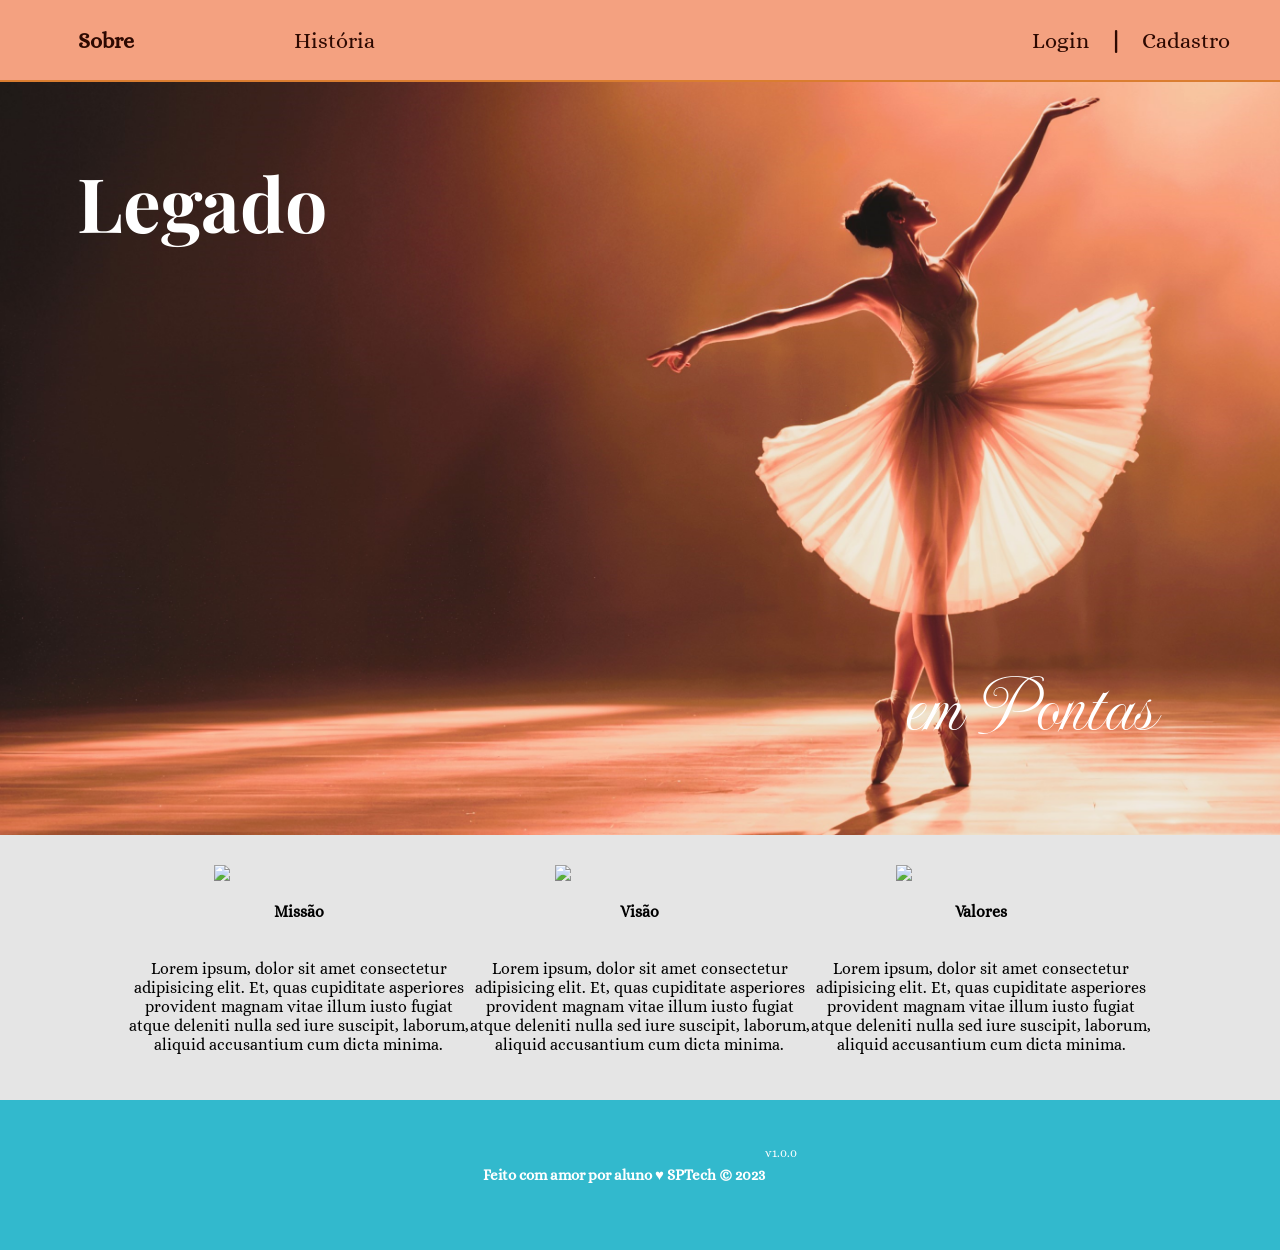
==== public/index.html @ 066d3521 "inicio da home" ====
<!DOCTYPE html>
<html lang="en">

<head>
  <meta charset="UTF-8">
  <meta http-equiv="X-UA-Compatible" content="IE=edge">
  <meta name="viewport" content="width=device-width, initial-scale=1.0">

  <title>Legado em Pontas | Página Inicial</title>

  <link rel="stylesheet" href="./css/estilo.css">
  <link rel="icon" href="./assets/icon/favicon2.ico">
  <link rel="preconnect" href="https://fonts.gstatic.com">
</head>

<body>
  <div class="header">
    <div class="container">
      <ul class="navbar1">
        <li class="agora">
          <a href="#">Sobre</a>
        </li>
        <li>
          <a href="simulador.html">História</a>
        </li>
      </ul>
        <ul class="navbar2">
        <li>
          <a href="login.html">Login</a>
        </li>
        <li><h2>|</h2>

        </li>
        <li>
          <a href="cadastro.html">Cadastro</a>
        </li>
      </ul>
    </div>
  </div>

  <div class="banner">
    <div class="container">
      <h1 class="alice">Legado</h1>
      <h1 class="Imperial-Script">em Pontas</h1>
    </div>
  </div>
  </div>

  <div class="social">
    <div class="container">
      <div class="boxes">
        <div class="box">
          <img src="assets/imgs/planet-earth_color.png">
          <h4>Missão</h4>
          <p>Lorem ipsum, dolor sit amet consectetur adipisicing elit. Et, quas cupiditate asperiores provident magnam
            vitae illum iusto fugiat atque deleniti nulla sed iure suscipit, laborum, aliquid accusantium cum dicta
            minima.</p>
        </div>
        <div class="box">
          <img src="assets/imgs/lightbulb_color.png">
          <h4>Visão</h4>
          <p>Lorem ipsum, dolor sit amet consectetur adipisicing elit. Et, quas cupiditate asperiores provident magnam
            vitae illum iusto fugiat atque deleniti nulla sed iure suscipit, laborum, aliquid accusantium cum dicta
            minima.</p>
        </div>
        <div class="box">
          <img src="assets/imgs/growth_color.png">
          <h4>Valores</h4>
          <p>Lorem ipsum, dolor sit amet consectetur adipisicing elit. Et, quas cupiditate asperiores provident magnam
            vitae illum iusto fugiat atque deleniti nulla sed iure suscipit, laborum, aliquid accusantium cum dicta
            minima.</p>
        </div>
      </div>
    </div>
  </div>

  <div class="footer">
    <div class="container">
      <h4>Feito com amor por aluno &hearts; SPTech &copy; 2023</h4>
      <span class="version">v1.0.0</span>
    </div>
  </div>
</body>

</html>
---- public/css/estilo.css ----
@import url('https://fonts.googleapis.com/css2?family=Alice&family=Imperial+Script&family=Moon+Dance&family=Updock&display=swap');
@import url('https://fonts.googleapis.com/css2?family=Alice&display=swap');
@import url('https://fonts.googleapis.com/css2?family=Alice&family=Playfair+Display:ital,wght@0,400..900;1,400..900&display=swap');

body {
  margin: 0;
  padding: 0;
  font-family: "Alice", serif;
  background-color: #f4a180;
}

:root {
  --tamanho-header: 80px;
  --tamanho-banner: calc(100vh - var(--tamanho-header) - var(--tamanho-footer) - 2px);
  --tamanho-simulador: calc(100vh - var(--tamanho-header) - var(--tamanho-footer) - 2px);
  --tamanho-login: calc(100vh - var(--tamanho-header) - var(--tamanho-footer) - 2px);
  --tamanho-footer: 65px;
}

.container {
  display: flex;
  width: 80%;
  margin: auto;
}

.alice {
  font-family: "Playfair Display", serif;
  font-weight: 400px;
  font-style: normal;
  align-self: flex-start;
  margin-top: 70px;
  margin-left: -5%;
  width: 100%;
  font-size: 75px;
}

.Imperial-Script {
  font-family: "Imperial Script", cursive;
  font-weight: 400;
  font-style: normal;
  align-self: flex-end;
  margin-bottom: 80px;
  font-size: 80px;
  white-space: nowrap; /*Não deixa que o texto fique em duas linhas, somente em uma*/
}

.header {
  display: flex;
  width: 100%;
  height: var(--tamanho-header);
  border-bottom: 2px solid #da7d30;
}

.header .container {
  display: flex;
  justify-content: space-between;
  align-items: center;
  width: 94%;
}

.header a {
  text-decoration: none;
  align-items: center;
  color: #2d0901;
  font-size: 22px;
}

.agora {
  font-weight: 800;
}

.navbar1 {
  display: flex;
  align-items: center;
  justify-content: space-between;
  list-style: none;
  color: #e3b062;
  gap: 160px; /*espaco entre itens*/
}

.navbar2 {
  display: flex;
  align-items: center;
  justify-content: space-between;
  list-style: none;
  color: #e3b062;
  margin: 1%;
  gap: 20px;
}

.header h2 {
  margin: 0;
  color: #2d0901;
}

/* BANNER */

.banner {
  height: var(--tamanho-banner);
  color: white;
  background-image: url('../assets/imgs/ballerina-home.jpg');
  background-size: cover;
}

.banner .container {
  justify-content: center;
  align-items: center;
  height: 100%;
}

.banner .container p {
  width: 40%;
  margin: 0;
  padding: 0;
  font-size: 36px;
}

.banner .container span {
  font-weight: 800;
}

/* MISSÃO VISÃO VALORES */

.social {
  background-color: #e5e5e5;
  display: flex;
}

.social .container {
  justify-content: center;
}

.box img {
  width: 170px;
}

.social .container .boxes {
  display: flex;
  justify-content: space-between;
  width: 100%;
  padding: 30px 0;
}

.social p {
  text-align: center;
}

.box {
  display: flex;
  flex-direction: column;
  align-items: center;
}

/* FOOTER */

.footer {
  background-color: #32b9cd;
  height: 150px;
  color: #fff;
  display: flex;
  font-size: 15px;
}

.footer .container {
  justify-content: center;
  text-align: center;
}

.footer .container .version {
  font-size: 12px;
}

/* LOGIN */

.login {
  height: var(--tamanho-login);
  background-image: url('../assets/imgs/bg-jelly-fish-para-home.png');
  background-size: cover;
}

.login .container {
  justify-content: center;
  align-items: center;
  height: 100%;
}

.card {
  width: 50%;
  background-color: #e5e5e5;
  border-radius: 10px;
  display: flex;
  align-items: center;
  justify-content: space-evenly;
  color: palevioletred;
  flex-direction: column;
  height: fit-content;
  padding: 20px 0;
}

.card h2 {
  margin: 0;
  font-size: 30px;
}

.formulario {
  display: flex;
  height: 90%;
  width: 80%;
  justify-content: space-around;
  flex-direction: column;
}

.formulario span {
  font-size: 15px;
  font-weight: 800;
}

.formulario input {
  border: 2px solid #32b9cd;
  text-align: center;
  border-radius: 10px;
  margin: 0;
}

.formulario select {
  border: 2px solid #32b9cd;
  background-color: white;
  color: gray;
  height: 36px;
  text-align: center;
  border-radius: 10px;
  margin: 0;
}

.campo {
  display: flex;
  flex-direction: column;
  justify-content: start;
  padding: 5px 0;
}

.botao {
  cursor: pointer;
  font-family: "Barlow", sans-serif;
  border: 0;
  border-radius: 5px;
  font-weight: 600;
  font-size: 18px;
  color: #fff;
  background-color: #ED145B;
  width: 120px;
  height: 30px;
  align-self: center;
  margin-top: 20px;
}

.loading-div {
  width: 50px;
  display: none;
}

.loading-div img {
  height: 50px;
  width: 50px;
}

#div_erros_login {
  display: none
}

/* FORMULARIO */

.alerta_erro{
  display: flex;
  justify-content: flex-end;
}

.card_erro {
  display: none;
  background-color: #fff;
  color: black;
  width: 230px;
  position: fixed;
  border-radius: 4px;
  border: #ED145B 3px solid;
  padding: 10px;
  margin-right: 10%;
}

.card_erro #mensagem_erro{
  font-weight: 500;
  font-size: 20px;
}

.formulario .tipo_campo {
  font-size: 20px;
  font-weight: 600 !important;
}

.formulario {
  display: flex;
  flex-direction: column;
}

input {
  margin-bottom: 10px;
  border: 2px solid #32b9cd;
  padding: 10px;
  text-align: center;
  border-radius: 10px;
}

.btn {
  font-family: "Barlow", sans-serif;
  border: 0;
  border-radius: 5px;
  font-weight: 600;
  font-size: 18px;
  padding: 10px 15px;
  color: white;
  background-color: #ED145B;
  width: 120px;
  align-self: center;
  margin-top: 5px;
}

.loading-div {
  width: 50px;
  margin: auto;
  display: none;
}

.loading-div img {
  height: 50px;
  width: 50px;
}

/* SIMULADOR */

.simulador {
  color: white;
}

.simulador .container {
  flex-direction: column;
  overflow: scroll; 
  height: var(--tamanho-simulador);
}

/* ALERTA */

#alerta {
  position: absolute;
  right: 0;
  bottom: 0;
}

.mensagem-alarme {
  background-color: white;
  border-radius: 5px;
  width: 300px;
  height: 80px;
  margin: 10px;
  padding: 10px 0;
  display: flex;
  justify-content: space-evenly;
  align-items: center;
}

.mensagem-alarme h3 {
  font-size: 14px;
  margin: 0;
}

.mensagem-alarme .informacao {
  width: 66%;
}

.alarme-sino {
  width: 48px;
  height: 48px;
  animation-name: bell;
  animation-duration: 4s;
  background-image: url('https://cdn-icons-png.flaticon.com/512/1157/1157000.png');
  background-size: cover;
  animation-iteration-count: infinite;
}

@keyframes bell {
  0%   {transform: rotate(25deg)}
  25%  {transform: rotate(-25deg)}
  50%  {transform: rotate(25deg)}
  75%  {transform: rotate(-25deg)}
  100% {transform: rotate(25deg)}
}
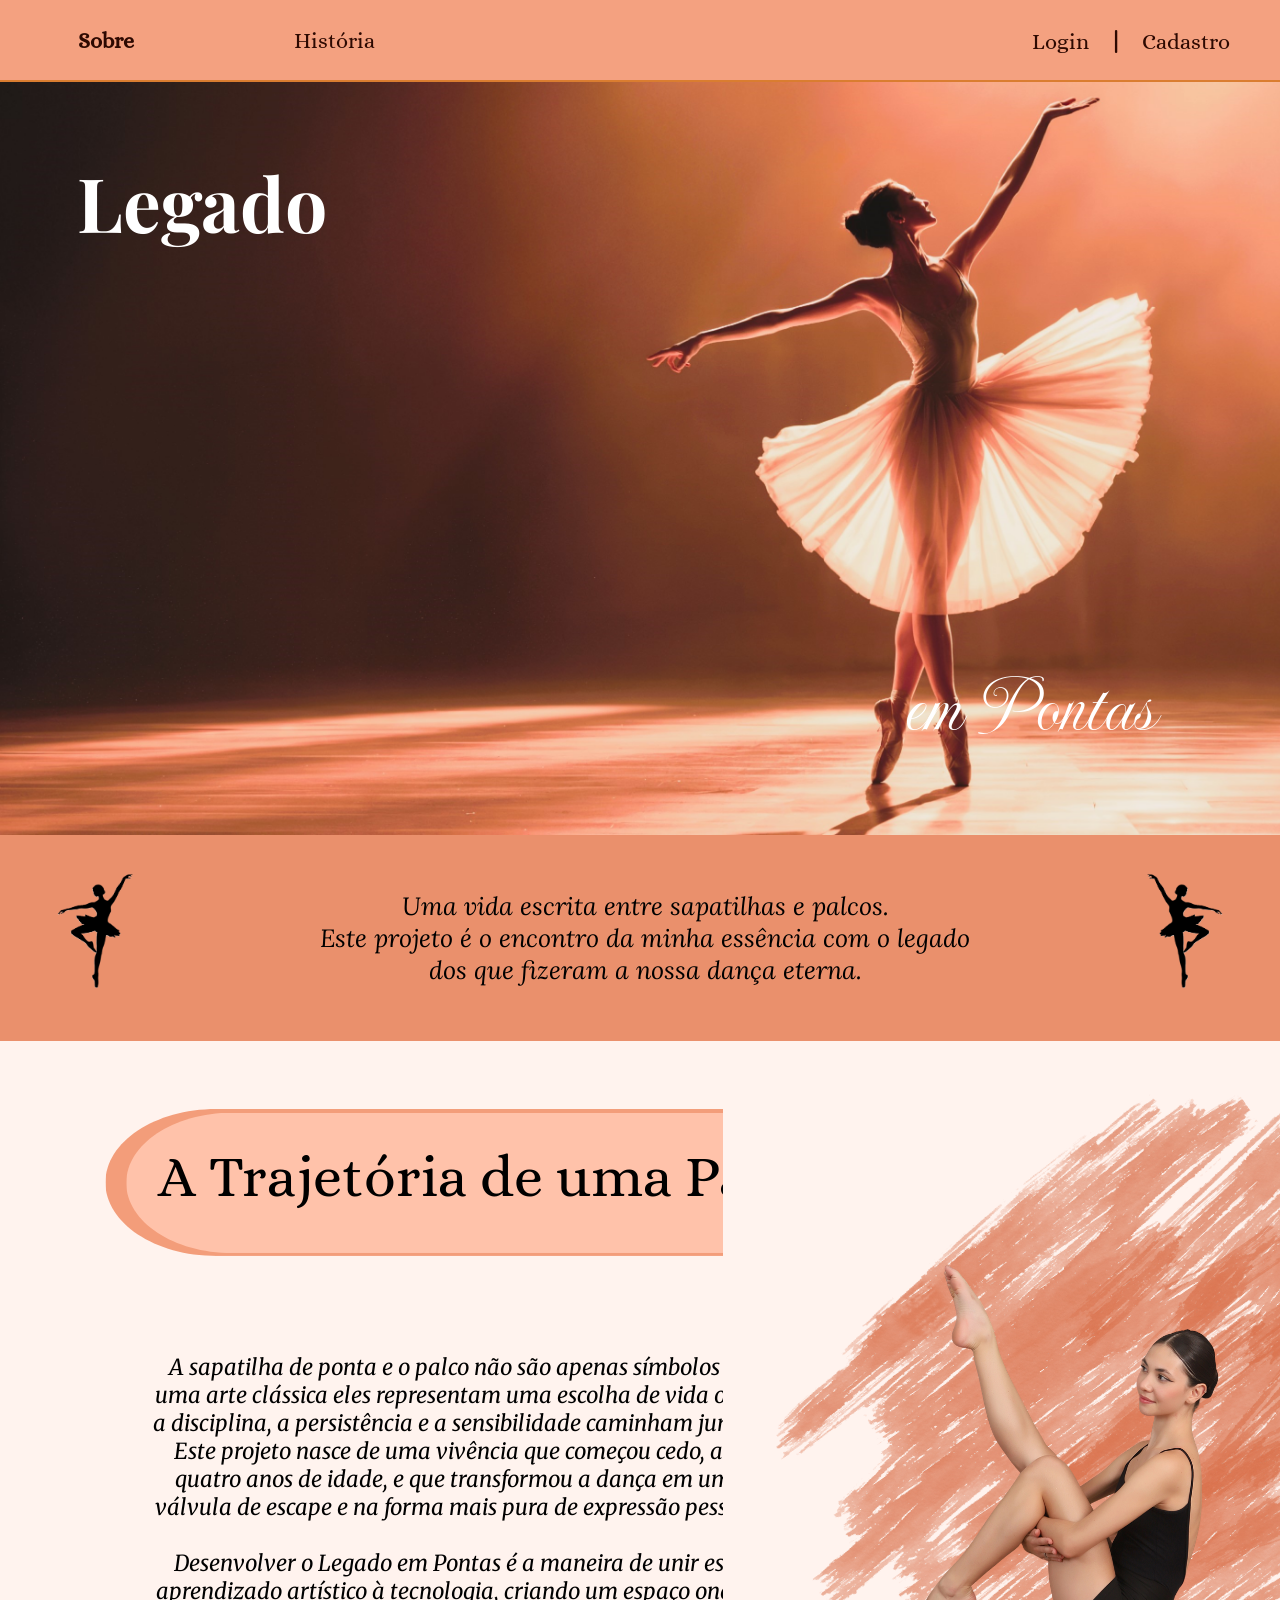
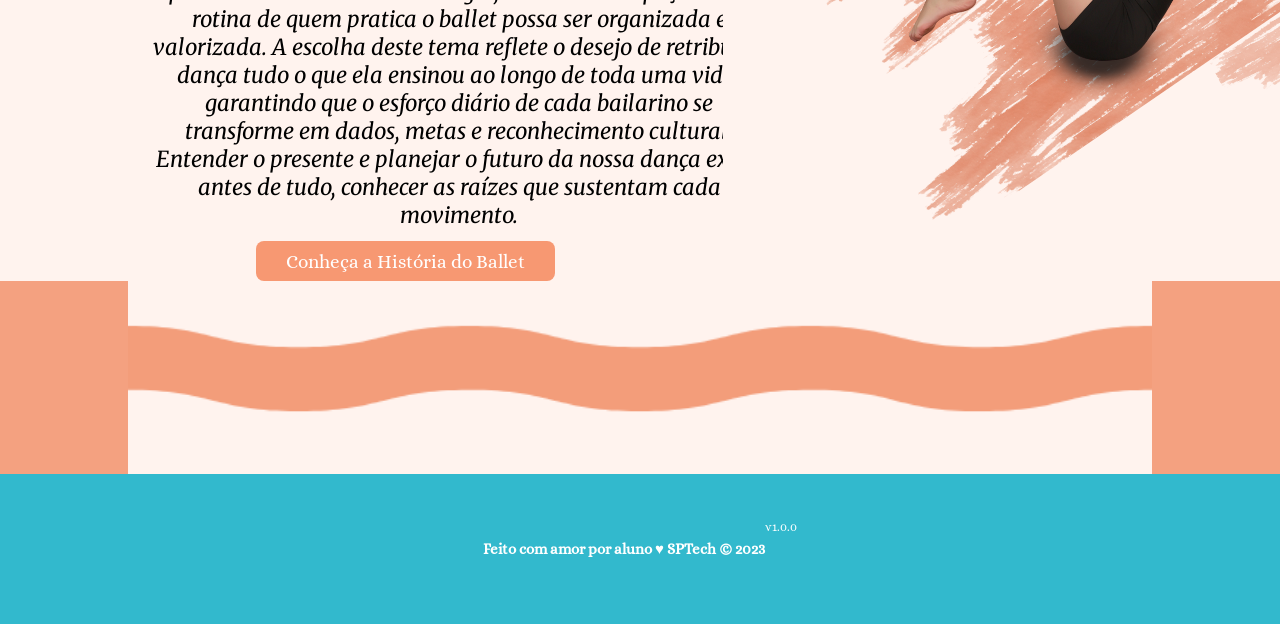
==== commit 0177782b: "Atualizações na home" ====
--- a/public/index.html
+++ b/public/index.html
@@ -21,14 +21,15 @@
           <a href="#">Sobre</a>
         </li>
         <li>
-          <a href="simulador.html">História</a>
+          <a href="historia.html">História</a>
         </li>
       </ul>
-        <ul class="navbar2">
+      <ul class="navbar2">
         <li>
           <a href="login.html">Login</a>
         </li>
-        <li><h2>|</h2>
+        <li>
+          <h2>|</h2>
 
         </li>
         <li>
@@ -40,7 +41,7 @@
 
   <div class="banner">
     <div class="container">
-      <h1 class="alice">Legado</h1>
+      <h1 class="Playfair-Display">Legado</h1>
       <h1 class="Imperial-Script">em Pontas</h1>
     </div>
   </div>
@@ -49,30 +50,57 @@
   <div class="social">
     <div class="container">
       <div class="boxes">
-        <div class="box">
-          <img src="assets/imgs/planet-earth_color.png">
-          <h4>Missão</h4>
-          <p>Lorem ipsum, dolor sit amet consectetur adipisicing elit. Et, quas cupiditate asperiores provident magnam
-            vitae illum iusto fugiat atque deleniti nulla sed iure suscipit, laborum, aliquid accusantium cum dicta
-            minima.</p>
+        <div class="img">
+          <img class="img" src="../public/assets/imgs/bailarina-1.png" alt="">
         </div>
         <div class="box">
-          <img src="assets/imgs/lightbulb_color.png">
-          <h4>Visão</h4>
-          <p>Lorem ipsum, dolor sit amet consectetur adipisicing elit. Et, quas cupiditate asperiores provident magnam
-            vitae illum iusto fugiat atque deleniti nulla sed iure suscipit, laborum, aliquid accusantium cum dicta
-            minima.</p>
+          <p> <i> Uma vida escrita entre sapatilhas e palcos. <br> Este projeto é o encontro da minha essência com o
+              legado <br> dos que fizeram a nossa dança eterna.</i></p>
+          <div class="lora"></div>
         </div>
-        <div class="box">
-          <img src="assets/imgs/growth_color.png">
-          <h4>Valores</h4>
-          <p>Lorem ipsum, dolor sit amet consectetur adipisicing elit. Et, quas cupiditate asperiores provident magnam
-            vitae illum iusto fugiat atque deleniti nulla sed iure suscipit, laborum, aliquid accusantium cum dicta
-            minima.</p>
+        <div class="img2">
+          <img class="img" src="../public/assets/imgs/bailarina2.png" alt="">
         </div>
       </div>
     </div>
   </div>
+
+  <div class="sobre">
+    <div class="container">
+      <div class="img-sobre">
+        <img src="../public/assets/imgs/sobre.png" alt="">
+      </div>
+      <div class="box">
+        <div class="img-titulo">
+          <img src="../public/assets/imgs/titulo3.png" alt="">
+          <div class="p">
+            <p>A Trajetória de uma Paixão</p>
+          </div>
+        </div>
+      </div>
+      <div class="texto-sobre">
+        <p> <i> A sapatilha de ponta e o palco não são apenas símbolos de uma arte clássica eles representam uma
+            escolha de vida onde a disciplina, a persistência e a sensibilidade caminham juntas. Este projeto nasce de
+            uma vivência que começou cedo, aos quatro anos de idade, e que transformou a dança em uma válvula de
+            escape e na forma mais pura de expressão pessoal. <br><br>
+            Desenvolver o Legado em Pontas é a maneira de unir esse aprendizado artístico à tecnologia, criando um
+            espaço onde a rotina de quem pratica o ballet possa ser organizada e valorizada. A escolha deste tema
+            reflete o desejo de retribuir à dança tudo o que ela ensinou ao longo de toda uma vida, garantindo que o
+            esforço diário de cada bailarino se transforme em dados, metas e reconhecimento cultural.
+            Entender o presente e planejar o futuro da nossa dança exige, antes de tudo, conhecer as raízes que
+            sustentam cada movimento.</i></p>
+      </div>
+      <div class="button">
+        <button class="botao" onclick=" window.location.href='../public/historia.html'">Conheça a História do
+          Ballet</button>
+      </div>
+    </div>
+  </div>
+  <div class="valores">
+    <img src="../public/assets/imgs/valores.png" alt="">
+  </div>
+  </div>
+
 
   <div class="footer">
     <div class="container">
--- a/public/css/estilo.css
+++ b/public/css/estilo.css
@@ -2,6 +2,8 @@
 @import url('https://fonts.googleapis.com/css2?family=Alice&family=Imperial+Script&family=Moon+Dance&family=Updock&display=swap');
 @import url('https://fonts.googleapis.com/css2?family=Alice&display=swap');
 @import url('https://fonts.googleapis.com/css2?family=Alice&family=Playfair+Display:ital,wght@0,400..900;1,400..900&display=swap');
+@import url('https://fonts.googleapis.com/css2?family=Lora:ital,wght@0,400..700;1,400..700&family=Playfair+Display:ital,wght@0,400..900;1,400..900&display=swap');
+@import url('https://fonts.googleapis.com/css2?family=Lora:ital,wght@0,400..700;1,400..700&family=Merriweather:ital,opsz,wght@0,18..144,300..900;1,18..144,300..900&family=Playfair+Display:ital,wght@0,400..900;1,400..900&display=swap');
 
 body {
   margin: 0;
@@ -24,7 +26,7 @@
   margin: auto;
 }
 
-.alice {
+.Playfair-Display {
   font-family: "Playfair Display", serif;
   font-weight: 400px;
   font-style: normal;
@@ -81,7 +83,7 @@
 
 .navbar2 {
   display: flex;
-  align-items: center;
+  align-items: flex-end;
   justify-content: space-between;
   list-style: none;
   color: #e3b062;
@@ -123,17 +125,22 @@
 /* MISSÃO VISÃO VALORES */
 
 .social {
-  background-color: #e5e5e5;
-  display: flex;
+  background-color: #ea906c;
+  display: flex;
+  align-items: center;
+}
+
+.sobre {
+  background-color: #fff3ee;
+  display: flex;
+  align-items: center;
 }
 
 .social .container {
   justify-content: center;
 }
 
-.box img {
-  width: 170px;
-}
+
 
 .social .container .boxes {
   display: flex;
@@ -143,13 +150,99 @@
 }
 
 .social p {
-  text-align: center;
+  display: flex;
+  text-align: center;
+  margin-right: 70px;
+  font-size: 25px;
+  font-family: "Lora", cursive;
 }
 
 .box {
   display: flex;
   flex-direction: column;
   align-items: center;
+}
+
+.img {
+  margin-left: -40px;
+  width:100px;
+  align-items: flex-start;
+}
+
+.img2 {
+  margin-right: -120px;
+  width:100px;
+  align-items: flex-start;
+}
+
+.img-sobre {
+  margin-top: 20px;
+  position: absolute;
+  right: 0;
+}
+
+.img-titulo {
+  margin-top: 20px;
+  margin-right: 130px;
+  width: 100%;
+  height: auto;
+  align-items: center;
+}
+
+.valores {
+  width: 100%;
+  height: auto;
+}
+
+.valores img {
+  width: 80%;
+  height: auto;
+  display: block;
+  margin: 0 auto;
+}
+
+.p{
+  font-family: "Alice", serif;
+  margin-top: -250px;
+  margin-left: 95px;
+  width: 100%;
+  align-items: center;
+  font-size: 58px;
+  white-space: nowrap;
+}
+
+.texto-sobre{
+  display: flex;
+  text-align: center;
+  font-family: "Merriweather", serif;
+  margin-top: 290px;
+  margin-left: -960px;
+  width:60%;
+  font-size: 22px;
+}
+
+.button{
+  bottom: 150px;
+  margin-left: -510px;
+  margin-top: 800px;
+}
+
+.botao{
+  font-family: "Alice", serif;
+  font-size: 19px;
+  height: 40px;
+  width: auto;
+  padding: 0 30px;
+  color: white;
+  border-radius: 8px;
+  background-color: #f79872;
+  border: none;
+  transition: background-color 0.3s ease;
+  white-space: nowrap;
+}
+
+.botao:hover {
+  background-color: #d67751;
 }
 
 /* FOOTER */
@@ -239,7 +332,7 @@
   justify-content: start;
   padding: 5px 0;
 }
-
+/*
 .botao {
   cursor: pointer;
   font-family: "Barlow", sans-serif;
@@ -253,7 +346,7 @@
   height: 30px;
   align-self: center;
   margin-top: 20px;
-}
+}*/
 
 .loading-div {
   width: 50px;
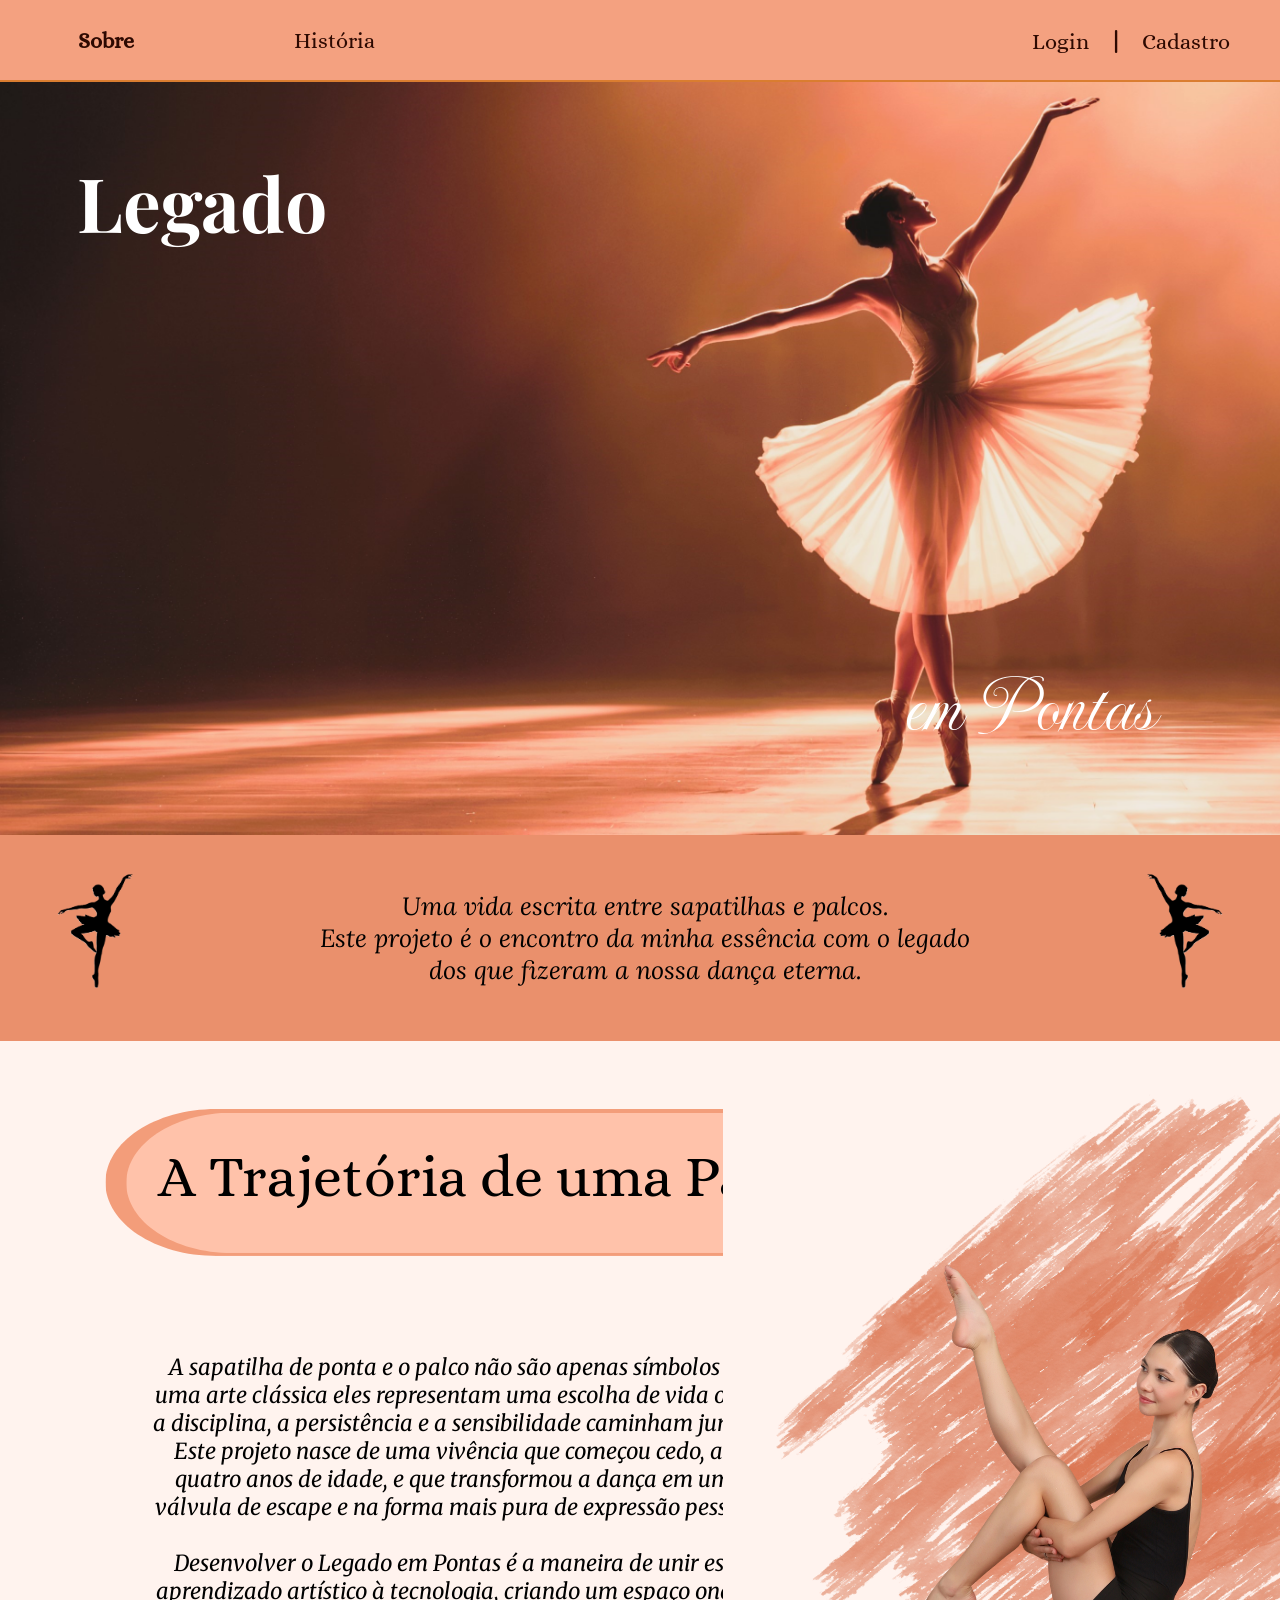
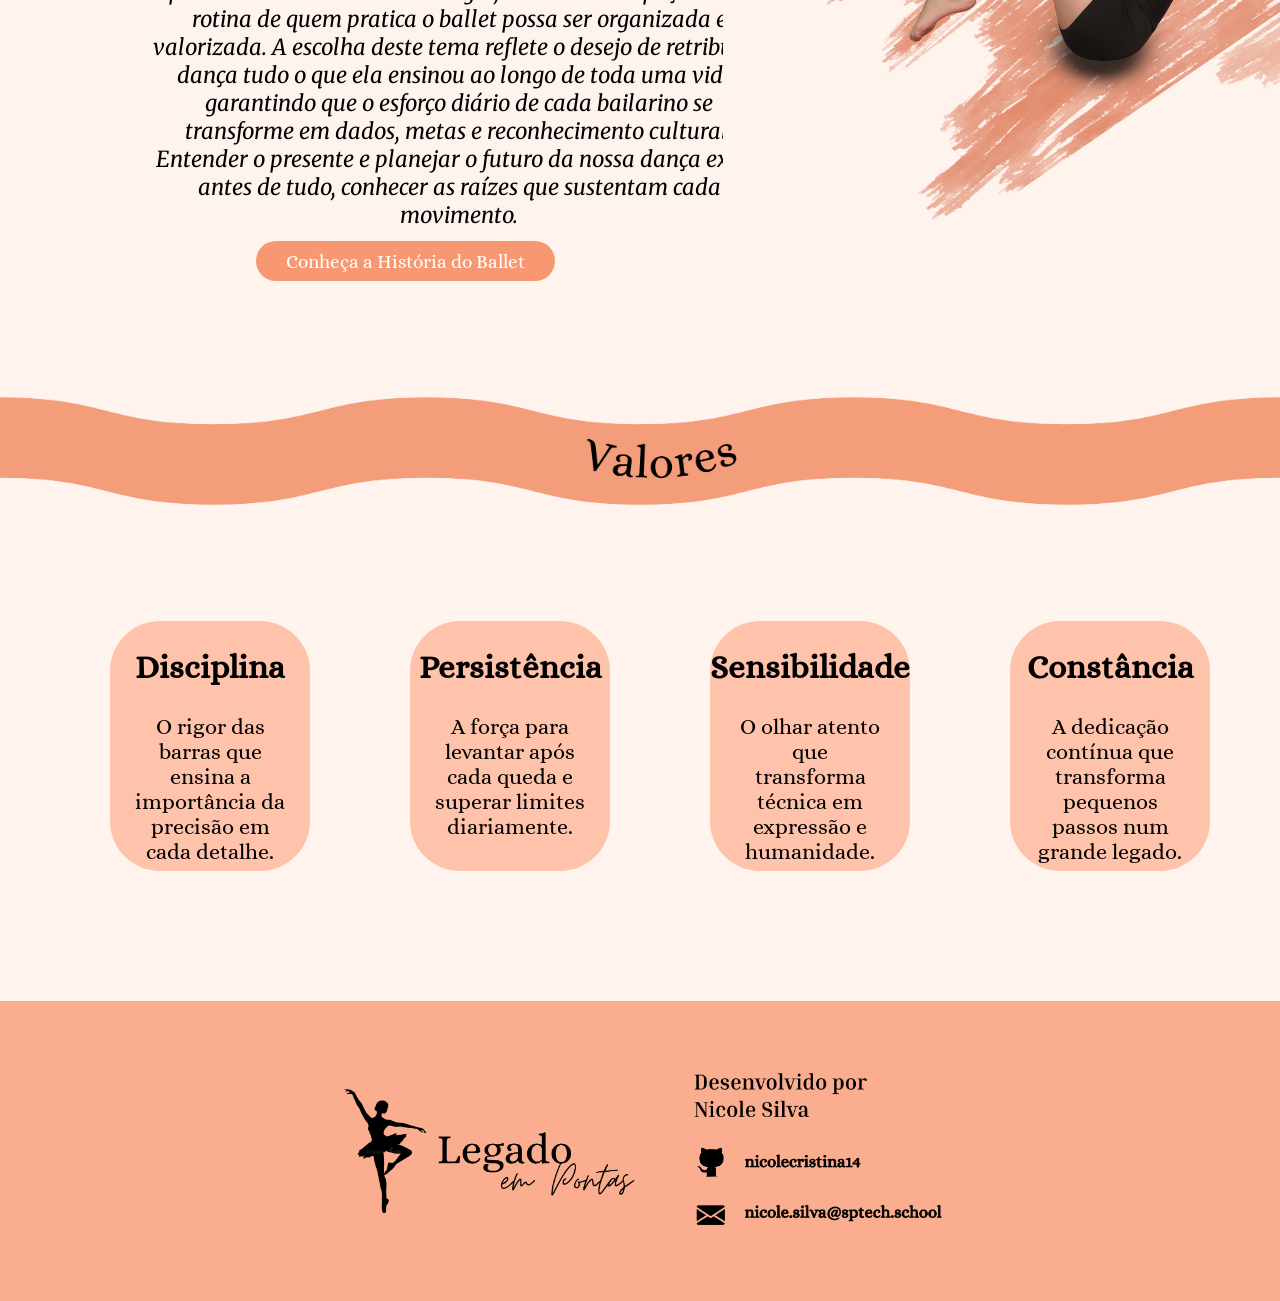
==== commit 130992d6: "tela sobre finalizada" ====
--- a/public/index.html
+++ b/public/index.html
@@ -96,18 +96,44 @@
       </div>
     </div>
   </div>
-  <div class="valores">
-    <img src="../public/assets/imgs/valores.png" alt="">
-  </div>
   </div>
 
+  <section id="valores">
+    <div class="valores">
+      <img src="../public/assets/imgs/background-valores.png" alt="">
+    </div>
 
-  <div class="footer">
+    <div class="valores-formatados">
+      <div class="disciplina">
+        <h2>Disciplina</h2>
+        <p>O rigor das barras que ensina a importância da precisão em cada detalhe.</p>
+      </div>
+
+      <div class="persistencia">
+        <h2>Persistência</h2>
+        <p>A força para levantar após cada queda e superar limites diariamente.</p>
+      </div>
+
+      <div class="sensibilidade">
+        <h2>Sensibilidade</h2>
+        <p>O olhar atento que transforma técnica em expressão e humanidade.</p>
+      </div>
+
+      <div class="constancia">
+        <h2>Constância</h2>
+        <p>A dedicação contínua que transforma pequenos passos num grande legado.</p>
+      </div>
+    </div>
+
+  </section>
+
+  <section id="footer">
     <div class="container">
-      <h4>Feito com amor por aluno &hearts; SPTech &copy; 2023</h4>
-      <span class="version">v1.0.0</span>
+      <div class="imagem">
+        <img src="../public/assets/imgs/footer.png" alt="">
+      </div>
     </div>
-  </div>
+  </section>
 </body>
 
 </html>
--- a/public/css/estilo.css
+++ b/public/css/estilo.css
@@ -9,7 +9,7 @@
   margin: 0;
   padding: 0;
   font-family: "Alice", serif;
-  background-color: #f4a180;
+  background-color: #fff3ee;
 }
 
 :root {
@@ -48,6 +48,7 @@
 }
 
 .header {
+  background-color: #f4a180;
   display: flex;
   width: 100%;
   height: var(--tamanho-header);
@@ -187,18 +188,6 @@
   width: 100%;
   height: auto;
   align-items: center;
-}
-
-.valores {
-  width: 100%;
-  height: auto;
-}
-
-.valores img {
-  width: 80%;
-  height: auto;
-  display: block;
-  margin: 0 auto;
 }
 
 .p{
@@ -234,22 +223,90 @@
   width: auto;
   padding: 0 30px;
   color: white;
-  border-radius: 8px;
+  border-radius: 20px;
   background-color: #f79872;
   border: none;
   transition: background-color 0.3s ease;
   white-space: nowrap;
+  margin-bottom: 70px;
 }
 
 .botao:hover {
   background-color: #d67751;
 }
 
+#valores {
+  width: 100%;
+  height: 300px;
+  display: flex;
+  flex-direction: column;
+  background-size: cover;
+  background-position: center;
+}
+
+.valores img {
+  width: 100%;
+  height: auto;
+  display: flex;
+  margin: 0 auto;
+}
+
+.valores-formatados{
+ flex-direction: row;
+ display: flex;
+ gap: 100px;
+ background-color: #fff3ee;
+ padding: 50px;
+ margin: 20px;
+}
+
+.disciplina{
+  border-radius: 50px;
+  background-color: #ffc2aa;
+  margin-left: 40px;
+  width: 18%;
+  text-align: center;
+  height: 250px;
+  font-size: 22px;
+}
+
+.persistencia{
+  border-radius: 50px;
+  background-color: #ffc2aa;
+  width: 18%;
+  text-align: center;
+  height: 250px;
+  font-size: 22px;
+}
+
+.sensibilidade{
+  border-radius: 50px;
+  background-color: #ffc2aa;
+  text-align: center;
+  width: 18%;
+  height: 250px;
+  font-size: 22px;
+}
+
+.constancia{
+  border-radius: 50px;
+  background-color: #ffc2aa;
+  text-align: center;
+  width: 18%;
+  height: 250px;
+  font-size: 22px;
+}
+
+.valores-formatados p{
+  margin: 25px;
+}
+
 /* FOOTER */
 
-.footer {
-  background-color: #32b9cd;
-  height: 150px;
+#footer {
+  margin-top: 350px;
+  background-color: #faae8f;
+  height: 300px;
   color: #fff;
   display: flex;
   font-size: 15px;
@@ -258,6 +315,11 @@
 .footer .container {
   justify-content: center;
   text-align: center;
+}
+
+.imagem img{
+  width: 100%;
+ margin-left: 0px;
 }
 
 .footer .container .version {
@@ -479,11 +541,3 @@
   background-size: cover;
   animation-iteration-count: infinite;
 }
-
-@keyframes bell {
-  0%   {transform: rotate(25deg)}
-  25%  {transform: rotate(-25deg)}
-  50%  {transform: rotate(25deg)}
-  75%  {transform: rotate(-25deg)}
-  100% {transform: rotate(25deg)}
-}
